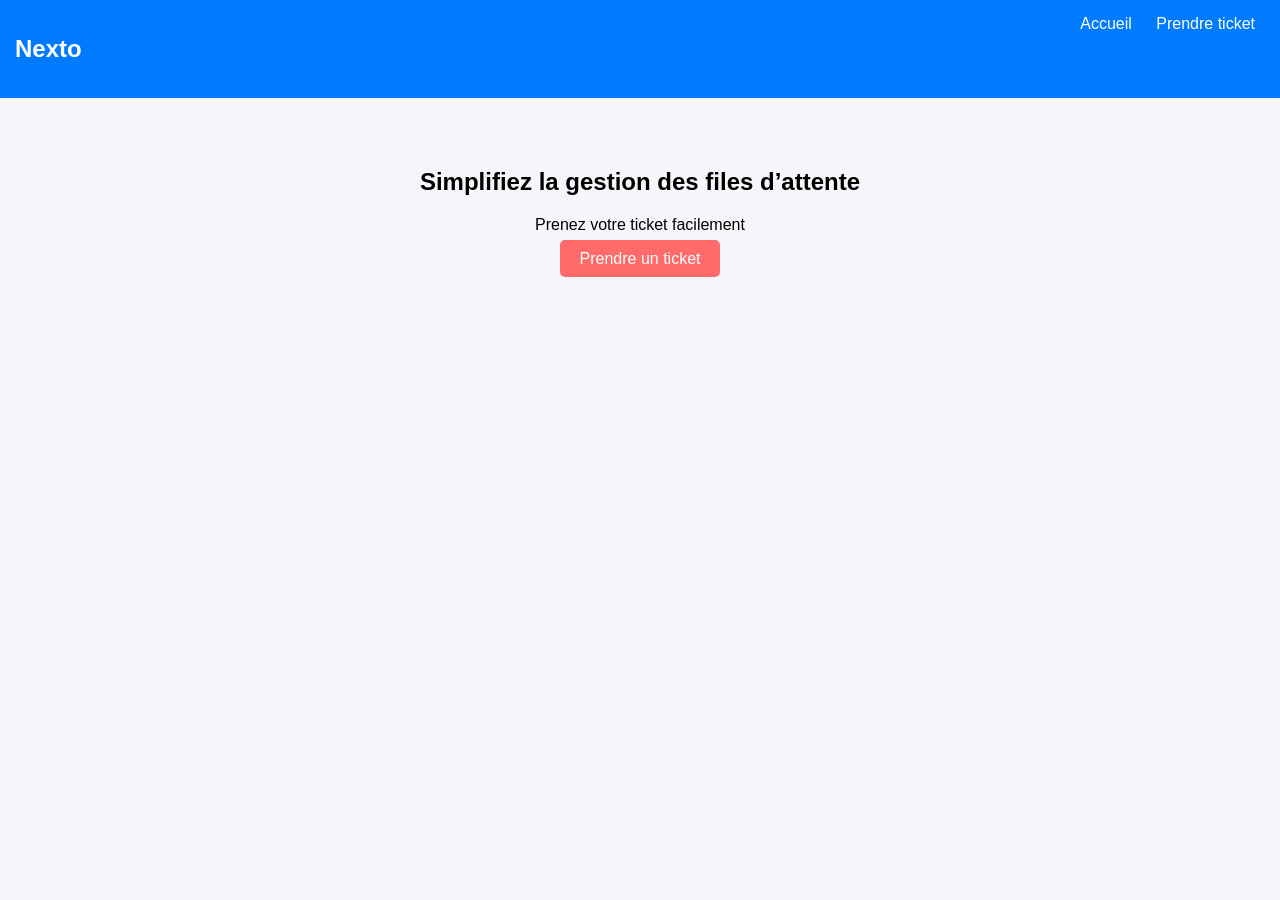
==== index.html @ 691c5b58 "# Please enter the commit message for your changes. Lines starting # with '#' will be ignored, and a" ====
<!DOCTYPE html>
<html lang="fr">
<head>
  <meta charset="UTF-8">
  <title>Nexto</title>
  <link rel="stylesheet" href="style.css">
</head>
<body>

<header>
  <h2>Nexto</h2>
  <nav>
    <a href="index.html">Accueil</a>
    <a href="ticket.html">Prendre ticket</a>
  </nav>
</header>

<section class="hero">
  <h1>Simplifiez la gestion des files d’attente</h1>
  <p>Prenez votre ticket facilement</p>
  <a href="ticket.html" class="btn">Prendre un ticket</a>
</section>

</body>
</html>
---- style.css ----
body {
  font-family: Arial;
  margin: 0;
  background: #f4f6f9;
}

header {
  background: #007bff;
  color: white;
  padding: 15px;
  display: flex;
  justify-content: space-between;
}

nav a {
  color: white;
  margin: 10px;
  text-decoration: none;
}

.hero {
  text-align: center;
  padding: 50px;
}

.btn {
  background: #ff6b6b;
  color: white;
  padding: 10px 20px;
  text-decoration: none;
  border-radius: 5px;
}

.cards {
  display: flex;
  justify-content: center;
  gap: 20px;
}

.card {
  background: white;
  padding: 20px;
  border-radius: 10px;
  text-decoration: none;
  color: black;
  box-shadow: 0 0 5px rgba(0,0,0,0.1);
}

.ticket-box {
  background: white;
  padding: 30px;
  margin: 20px auto;
  width: 200px;
  border-radius: 10px;
  box-shadow: 0 0 5px rgba(0,0,0,0.2);
} 
table {
  margin: auto;
  border-collapse: collapse;
}

td, th {
  border: 1px solid #ddd;
  padding: 10px;
}
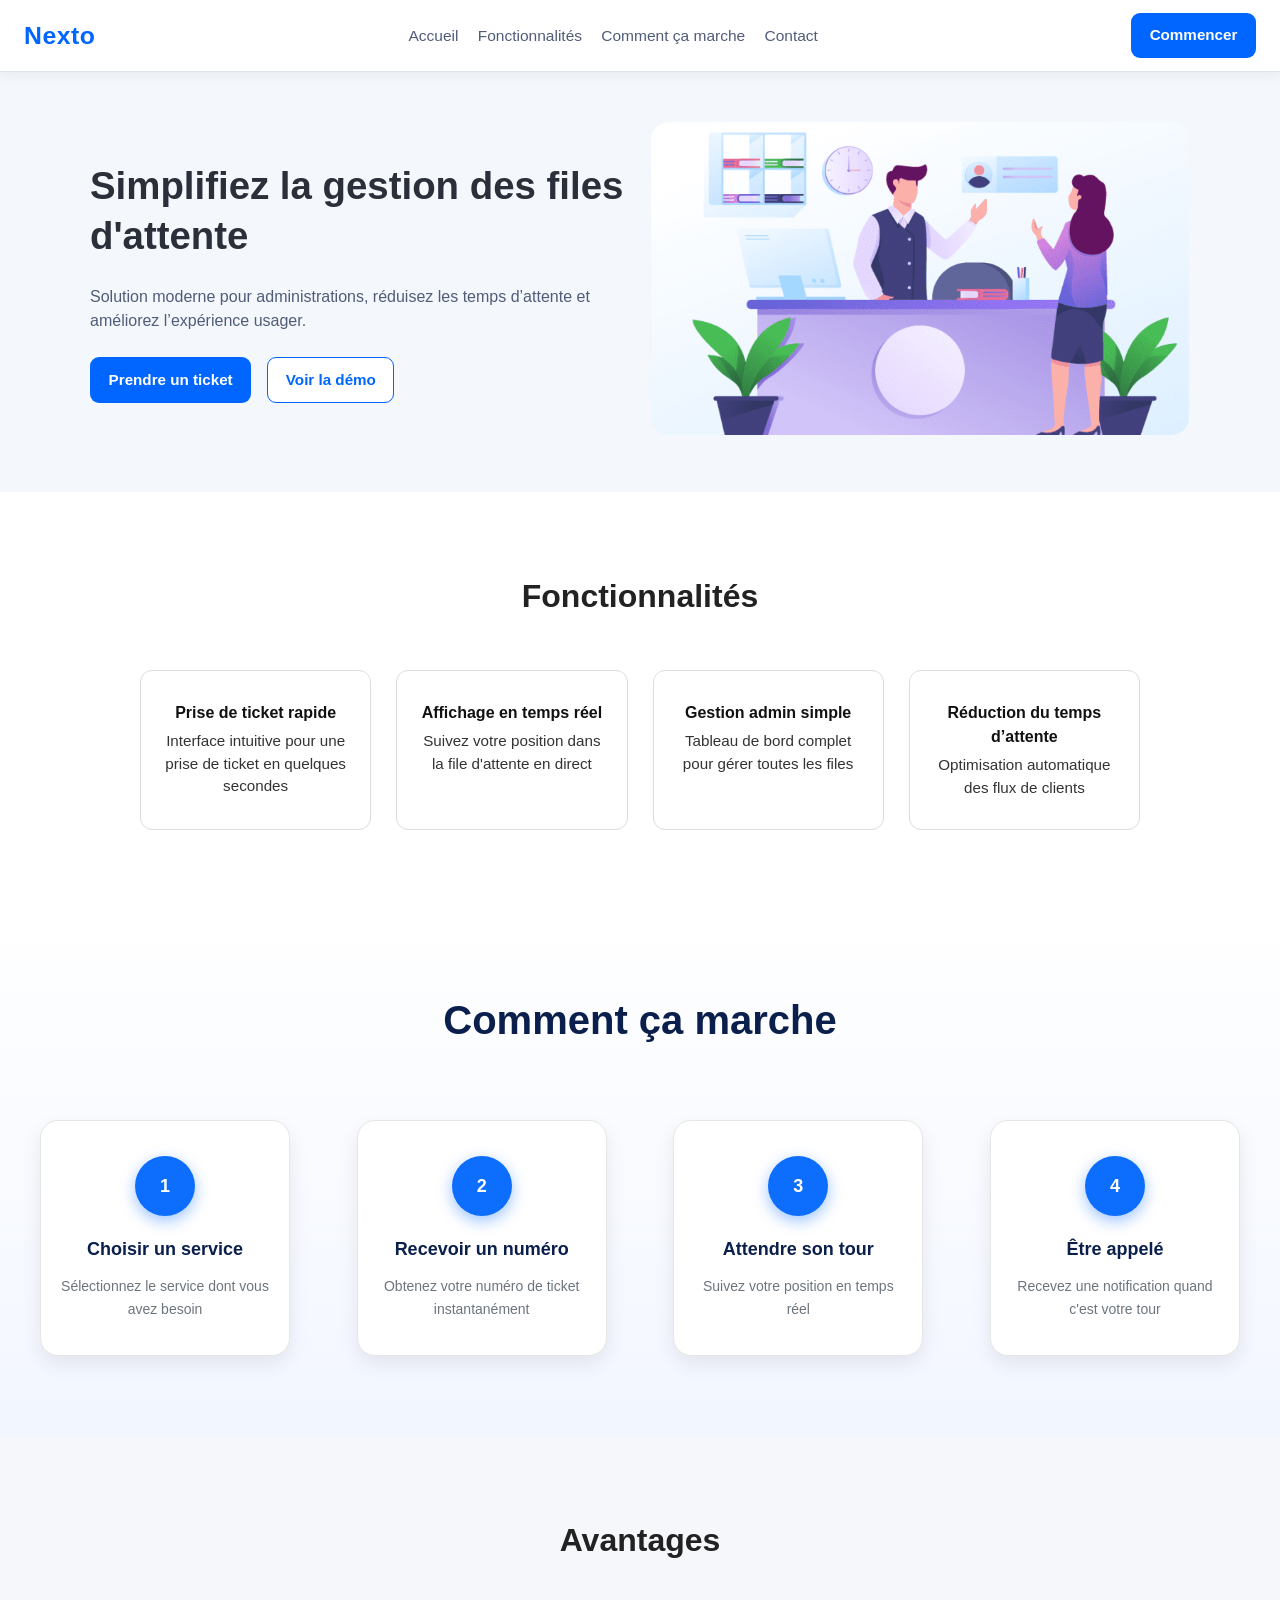
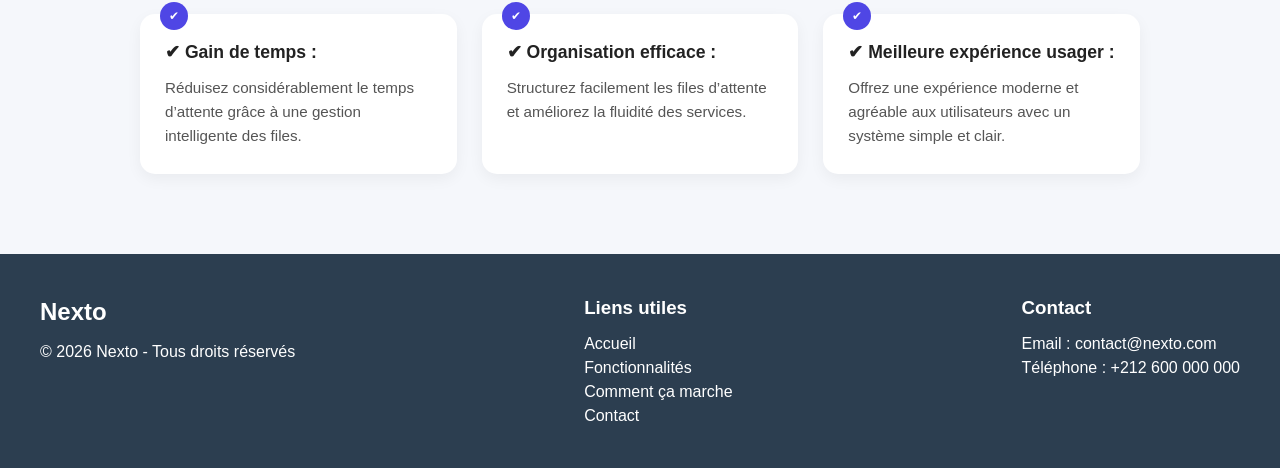
==== commit ae8609ae: "# Please enter the commit message for your changes. Lines starting # with '#' will be ignored, and a" ====
--- a/index.html
+++ b/index.html
@@ -2,24 +2,150 @@
 <html lang="fr">
 <head>
   <meta charset="UTF-8">
-  <title>Nexto</title>
+  <title>Nexto - Landing Page</title>
   <link rel="stylesheet" href="style.css">
+  <link rel ="icon"href="hero.png">
 </head>
+
 <body>
 
-<header>
-  <h2>Nexto</h2>
-  <nav>
-    <a href="index.html">Accueil</a>
-    <a href="ticket.html">Prendre ticket</a>
-  </nav>
-</header>
+<!-- NAVBAR -->
+<nav class="navbar">
+  <h2 class="logo">Nexto</h2>
+  <div class="nav-links">
+    <a href="#">Accueil</a>
+    <a href="#features">Fonctionnalités</a>
+    <a href="#how">Comment ça marche</a>
+    <a href="#contact">Contact</a>
+  </div>
+  <a href="#start" class="btn nav-btn">Commencer</a>
+</nav>
 
-<section class="hero">
-  <h1>Simplifiez la gestion des files d’attente</h1>
-  <p>Prenez votre ticket facilement</p>
-  <a href="ticket.html" class="btn">Prendre un ticket</a>
+<section class="hero-section">
+  <div class="hero-content">
+  <h1>Simplifiez la gestion des files d'attente</h1>
+  <p>Solution moderne pour administrations, réduisez les temps d’attente et améliorez l’expérience usager.</p>
+  <div class="btn-group">
+    <a href="#" class="btn">Prendre un ticket</a>
+    <a href="#" class="btn btn-outline">Voir la démo</a>
+  </div>
+</div>
+
+  <div class="hero-image">
+    <img src="img/bnr.webp" alt="Illustration Nexto">
+  </div>
 </section>
 
-</body>
-</html>+<!-- FEATURES -->
+<section id="features" class="features">
+  <h2>Fonctionnalités</h2>
+  <div class="features-grid">
+    <div class="feature-card">
+      <h3>Prise de ticket rapide</h3>
+      <p>Interface intuitive pour une prise 
+de ticket en quelques secondes</p>
+      
+    </div>
+    <div class="feature-card">
+      <h3>Affichage en temps réel</h3>
+      <p>Suivez votre position dans la file
+ d'attente en direct</p>
+    </div>
+    <div class="feature-card">
+      <h3>Gestion admin simple</h3>
+      <p>Tableau de bord complet pour
+ gérer toutes les files</p>
+    </div>
+    <div class="feature-card">
+      <h3>Réduction du temps d’attente</h3>
+      <p>Optimisation automatique
+ des flux de clients</p>
+    </div>
+    
+  </div>
+</section>
+
+<section id="how" class="comment2">
+  <h2>Comment ça marche</h2>
+
+  <div class="steps2">
+
+    <div class="step2">
+      <div class="circle2">1</div>
+      <h3>Choisir un service</h3>
+      <p>Sélectionnez le service dont vous avez besoin</p>
+    </div>
+
+    <div class="step2">
+      <div class="circle2">2</div>
+      <h3>Recevoir un numéro</h3>
+      <p>Obtenez votre numéro de ticket instantanément</p>
+    </div>
+
+    <div class="step2">
+      <div class="circle2">3</div>
+      <h3>Attendre son tour</h3>
+      <p>Suivez votre position en temps réel</p>
+    </div>
+
+    <div class="step2">
+      <div class="circle2">4</div>
+      <h3>Être appelé</h3>
+      <p>Recevez une notification quand c'est votre tour</p>
+    </div>
+
+  </div>
+</section>
+
+<!-- ADVANTAGES -->
+<section class="advantages">
+  <h2>Avantages</h2>
+
+  <ul>
+    <li>
+      <strong>✔ Gain de temps :</strong>
+      <p>Réduisez considérablement le temps d’attente grâce à une gestion intelligente des files.</p>
+    </li>
+
+    <li>
+      <strong>✔ Organisation efficace :</strong>
+      <p>Structurez facilement les files d’attente et améliorez la fluidité des services.</p>
+    </li>
+
+    <li>
+      <strong>✔ Meilleure expérience usager :</strong>
+      <p>Offrez une expérience moderne et agréable aux utilisateurs avec un système simple et clair.</p>
+    </li>
+  </ul>
+
+</section>
+
+
+<!-- CTA FOOTER -->
+<footer id="contact" class="footer">
+
+  <!-- Logo -->
+  <div class="footer-logo">
+    <h2>Nexto</h2>
+        <p>© 2026 Nexto - Tous droits réservés</p>
+  </div>
+
+
+  <!-- Liens -->
+  <div class="footer-links">
+    <h3>Liens utiles</h3>
+    <ul>
+      <li><a href="#">Accueil</a></li>
+      <li><a href="#features">Fonctionnalités</a></li>
+      <li><a href="#how">Comment ça marche</a></li>
+      <li><a href="#contact">Contact</a></li>
+    </ul>
+  </div>
+
+  <!-- Contact -->
+  <div class="footer-contact">
+    <h3>Contact</h3>
+    <p>Email : contact@nexto.com</p>
+    <p>Téléphone : +212 600 000 000</p>
+  </div>
+</footer>
--- a/style.css
+++ b/style.css
@@ -1,65 +1,544 @@
+﻿/* === style.css - Global styles pour toutes les pages Nexto === */
+:root {
+  --bg: #f4f7fb;
+  --card: #ffffff;
+  --text: #2b2f3a;
+  --subtitle: #505c78;
+  --accent: #0066ff;
+  --accent-soft: rgba(0, 102, 255, 0.12);
+  --border: #dde4ee;
+  --shadow: 0 12px 32px rgba(42, 59, 88, 0.15);
+  --radius: 15px;
+  --maxw: 1200px;
+}
+
+* {
+  margin: 0;
+  padding: 0;
+  box-sizing: border-box;
+}
+
+html, body {
+  width: 100%;
+  min-height: 100%;
+  font-family: Inter, Segoe UI, Roboto, sans-serif;
+  color: var(--text);
+  background: var(--bg);
+  scroll-behavior: smooth;
+}
+
 body {
-  font-family: Arial;
+  line-height: 1.5;
+}
+
+a {
+  color: var(--accent);
+  text-decoration: none;
+}
+
+a:hover {
+  text-decoration: underline;
+}
+
+.container {
+  max-width: 1200px;
+  margin: 0 auto;
+  padding: 0 1.2rem;
+}
+
+.navbar {
+  position: sticky;
+  top: 0;
+  z-index: 100;
+  background: #fff;
+  border-bottom: 1px solid var(--border);
+  box-shadow: 0 4px 12px rgba(0, 0, 0, 0.05);
+  display: flex;
+  align-items: center;
+  justify-content: space-between;
+  padding: 0.8rem 1.5rem;
+}
+
+.logo {
+  color: var(--accent);
+  font-size: 1.55rem;
+  letter-spacing: 0.02em;
+  font-weight: 800;
+}
+
+.nav-links {
+  display: flex;
+  gap: 1.2rem;
+  align-items: center;
+}
+
+.nav-links a {
+  font-size: 0.97rem;
+  color: var(--subtitle);
+  transition: color 0.18s ease;
+}
+
+.nav-links a:hover {
+  color: var(--accent);
+}
+
+.btn {
+  display: inline-flex;
+  align-items: center;
+  justify-content: center;
+  gap: 0.4rem;
+  font-weight: 700;
+  font-size: 0.95rem;
+  padding: 0.65rem 1.1rem;
+  border-radius: 9px;
+  border: 1px solid transparent;
+  background: var(--accent);
+  color: #fff;
+  cursor: pointer;
+  transition: all 0.2s ease;
+  text-align: center;
+  text-decoration: none;
+}
+
+.btn:hover {
+  transform: translateY(-1px);
+  box-shadow: 0 10px 20px rgba(0, 102, 255, 0.2);
+}
+
+.btn-outline {
+  color: var(--accent);
+  background: #fff;
+  border-color: var(--accent);
+}
+
+.hero-section {
+display: flex;
+align-items: center; /* Centre verticalement le texte et l'image */
+justify-content: space-between;
+padding: 50px;
+gap: 20px; /* Espace entre le texte et l'image */
+max-width: 1200px;
+margin: 0 auto;
+
+}
+
+.hero-content {
+  flex: 1;
+  display: flex;
+  flex-direction: column;
+  justify-content: center; /* centre verticalement par rapport à l'image */
+  gap: 1.5rem; /* espace uniforme entre titre, paragraphe et boutons */
+}
+
+.hero-content h1 {
+  font-size: 2.4rem;
+  line-height: 1.3;
+  margin: 0; /* le gap gère l'espace maintenant */
+}
+
+.hero-content p {
+  font-size: 1rem;
   margin: 0;
-  background: #f4f6f9;
-}
-
-header {
-  background: #007bff;
+  color: var(--subtitle);
+}
+
+.hero-content .btn-group {
+  display: flex;
+  gap: 1rem; /* espace entre les boutons */
+  flex-wrap: wrap; /* si sur mobile, les boutons passent en ligne suivante */
+}
+
+.hero-image {
+flex: 1; /* Prend l'autre 50% */
+text-align: right; /* Aligne l'image vers la droite */
+}
+
+.hero-image img {
+max-width: 100%; /* L'image ne dépasse pas son conteneur */
+height: auto;
+border-radius: 20px;
+}
+
+/* Optionnel : Rendre le design responsive pour mobile */
+@media (max-width: 768px) {
+.hero-section {
+flex-direction: column; /* Empile les éléments sur mobile */
+text-align: center;
+}
+
+.hero-image {
+text-align: center;
+margin-top: 20px;
+}
+}
+
+
+
+/* SECTION FEATURES */
+.features {
+  padding: 80px 20px;
+  background: #ffffff;
+  text-align: center;
+}
+
+/* TITRE */
+.features h2 {
+  font-size: 2rem;
+  margin-bottom: 50px;
+  font-weight: 600;
+  color: #222;
+}
+
+/* GRID */
+.features-grid {
+  display: grid;
+  grid-template-columns: repeat(auto-fit, minmax(220px, 1fr));
+  gap: 25px;
+  max-width: 1000px;
+  margin: 0 auto;
+}
+
+/* CARD */
+.feature-card {
+  background: #ffffff;
+  padding: 30px 20px;
+  border-radius: 12px;
+  border: 1px solid #ddd;
+  transition: all 0.3s ease;
+  cursor: pointer;
+}
+
+/* HOVER EFFECT */
+.feature-card:hover {
+  transform: translateY(-8px);
+  box-shadow: 0 10px 25px rgba(0, 0, 0, 0.1);
+}
+
+/* IMAGE (CERCLE) */
+.feature-card img {
+  width: 60px;
+  height: 60px;
+  object-fit: contain;
+  border: 2px solid #333;
+  border-radius: 50%;
+  padding: 10px;
+  margin-bottom: 15px;
+}
+
+/* TEXTE */
+.feature-card p {
+  font-size: 0.95rem;
+  color: #333;
+  font-weight: 500;
+}
+.feature-card h3 {
+  font-size: 1rem;
+  margin-bottom: 5px;
+  color: #111;
+}
+
+
+
+/* SECTION */
+.how {
+  padding: 80px 20px;
+  background: #f8f9fb;
+  text-align: center;
+}
+
+.how h2 {
+  font-size: 28px;
+  margin-bottom: 50px;
+  font-weight: 600;
+  color: #f4f7fb;
+}
+
+.comment2 {
+  background: linear-gradient(to bottom, #ffffff, #f2f6ff);
+  padding: 80px 40px;
+  text-align: center;
+  font-family: Arial, sans-serif;
+}
+
+.comment2 h2 {
+  font-size: 40px;
+  font-weight: bold;
+  margin-bottom: 70px;
+  color: #0b1f4d;
+}
+
+/* Container */
+.steps2 {
+  display: flex;
+  justify-content: space-between;
+  align-items: stretch;
+  gap: 25px;
+  flex-wrap: nowrap;
+}
+
+/* Card step */
+.step2 {
+    flex: 1;
+    max-width: 250px;
+  background: white;
+  width: 230px;
+  padding: 35px 20px;
+  border-radius: 18px;
+  box-shadow: 0px 8px 20px rgba(0, 0, 0, 0.08);
+  position: relative;
+  transition: 0.3s;
+  border: 1px solid #e6e6e6;
+}
+
+.step2:hover {
+  transform: translateY(-10px);
+  border: 1px solid #0d6efd;
+}
+
+/* Circle number */
+.circle2 {
+  width: 60px;
+  height: 60px;
+  background: #0d6efd;
   color: white;
-  padding: 15px;
+  font-size: 18px;
+  font-weight: bold;
+  border-radius: 50%;
+  margin: 0 auto 20px auto;
+
+  display: flex;
+  justify-content: center;
+  align-items: center;
+
+  box-shadow: 0px 5px 15px rgba(13, 110, 253, 0.4);
+}
+
+/* Title */
+.step2 h3 {
+  font-size: 18px;
+  font-weight: bold;
+  margin-bottom: 12px;
+  color: #0b1f4d;
+}
+
+/* Text */
+.step2 p {
+  font-size: 14px;
+  color: #6c757d;
+  line-height: 1.6;
+}
+
+/* Responsive */
+@media (max-width: 900px) {
+  .comment2 h2 {
+    font-size: 30px;
+  }
+
+  .step2 {
+    width: 100%;
+    max-width: 320px;
+  }
+}
+
+/* SECTION AVANTAGES */
+/* SECTION */
+.advantages {
+  background: #f5f7fb;
+  padding: 80px 20px;
+  text-align: center;
+}
+
+.advantages h2 {
+  font-size: 2rem;
+  margin-bottom: 50px;
+  color: #222;
+}
+
+/* LIST */
+.advantages ul {
+  display: grid;
+  grid-template-columns: repeat(auto-fit, minmax(250px, 1fr));
+  gap: 25px;
+  max-width: 1000px;
+  margin: auto;
+  padding: 0;
+  list-style: none;
+}
+
+/* CARD */
+.advantages li {
+  background: #fff;
+  padding: 25px;
+  border-radius: 15px;
+  text-align: left;
+  box-shadow: 0 5px 15px rgba(0,0,0,0.05);
+  transition: 0.3s;
+  position: relative;
+}
+
+/* HOVER */
+.advantages li:hover {
+  transform: translateY(-8px);
+  box-shadow: 0 10px 25px rgba(0,0,0,0.1);
+}
+
+/* ICON CIRCLE */
+.advantages li::before {
+  content: "✔";
+  position: absolute;
+  top: -12px;
+  left: 20px;
+  background: #4f46e5;
+  color: #fff;
+  font-size: 12px;
+  width: 28px;
+  height: 28px;
+  display: flex;
+  align-items: center;
+  justify-content: center;
+  border-radius: 50%;
+}
+
+/* TITLE */
+.advantages li strong {
+  display: block;
+  font-size: 1.1rem;
+  color: #222;
+  margin-bottom: 10px;
+}
+
+/* TEXT */
+.advantages li p {
+  margin: 0;
+  color: #555;
+  font-size: 0.95rem;
+  line-height: 1.6;
+}
+
+.footer {
   display: flex;
   justify-content: space-between;
-}
-
-nav a {
+  flex-wrap: wrap;
+  padding: 40px;
+  background-color: #2c3e50;
   color: white;
-  margin: 10px;
+}
+
+.footer h2, .footer h3 {
+  margin-bottom: 10px;
+}
+
+.footer ul {
+  list-style: none;
+}
+
+.footer a {
+  color: white;
   text-decoration: none;
 }
 
-.hero {
+.footer a:hover {
+  text-decoration: underline;
+}
+
+.footer-copy {
+  width: 100%;
+  margin-top: 20px;
   text-align: center;
-  padding: 50px;
-}
-
-.btn {
-  background: #ff6b6b;
-  color: white;
-  padding: 10px 20px;
-  text-decoration: none;
-  border-radius: 5px;
-}
-
-.cards {
-  display: flex;
-  justify-content: center;
-  gap: 20px;
-}
-
-.card {
-  background: white;
-  padding: 20px;
-  border-radius: 10px;
-  text-decoration: none;
-  color: black;
-  box-shadow: 0 0 5px rgba(0,0,0,0.1);
-}
-
-.ticket-box {
-  background: white;
-  padding: 30px;
-  margin: 20px auto;
-  width: 200px;
-  border-radius: 10px;
-  box-shadow: 0 0 5px rgba(0,0,0,0.2);
-} 
+  border-top: 1px solid #555;
+  padding-top: 10px;
+}
+
+/* Formulaire et pages secondaires */
+.page-card {
+  background: var(--card);
+  border: 1px solid var(--border);
+  box-shadow: var(--shadow);
+  border-radius: var(--radius);
+  padding: 1.25rem;
+  margin: 1rem auto;
+  max-width: 760px;
+}
+
+.input-group {
+  display: grid;
+  gap: 0.7rem;
+  margin: 0.6rem 0;
+}
+
+input, select, textarea {
+  border: 1px solid var(--border);
+  border-radius: 9px;
+  padding: 0.7rem 0.8rem;
+  width: 100%;
+  background: #fff;
+  font-size: 0.96rem;
+}
+
+input:focus, select:focus, textarea:focus {
+  outline: 2px solid rgba(0, 102, 255, 0.24);
+  outline-offset: 2px;
+  border-color: var(--accent);
+}
+
 table {
-  margin: auto;
+  width: 100%;
   border-collapse: collapse;
-}
-
-td, th {
-  border: 1px solid #ddd;
-  padding: 10px;
-}+  margin: 1rem 0;
+}
+
+th, td {
+  border: 1px solid var(--border);
+  padding: 0.85rem 0.75rem;
+  text-align: left;
+}
+
+th {
+  background: #f5f8fd;
+  font-weight: 700;
+  color: #203057;
+}
+
+td {
+  background: #fff;
+}
+
+.status-pill {
+  display: inline-flex;
+  padding: 0.25rem 0.55rem;
+  border-radius: 999px;
+  font-size: 0.82rem;
+  font-weight: 700;
+}
+
+.status-pending { color: #3159c6; background: #e7eeff; }
+.status-active { color: #117a31; background: #ddf6df; }
+.status-error { color: #d42f21; background: #fee3e2; }
+
+/* Responsive */
+@media (max-width: 960px) {
+  .navbar {
+    padding: 0.7rem 1rem;
+  }
+  .hero-section {
+    padding: 3.5rem 1rem 2rem;
+  }
+  .hero-image {
+    margin-top: 1.2rem;
+  }
+}
+
+@media (max-width: 720px) {
+  .nav-links {
+    display: none;
+  }
+  .hero-section h1 {
+    font-size: 2rem;
+  }
+  .feature-card {
+    padding: 1rem;
+  }
+  .advantages ul, .steps {
+    grid-template-columns: 1fr;
+  }
+}
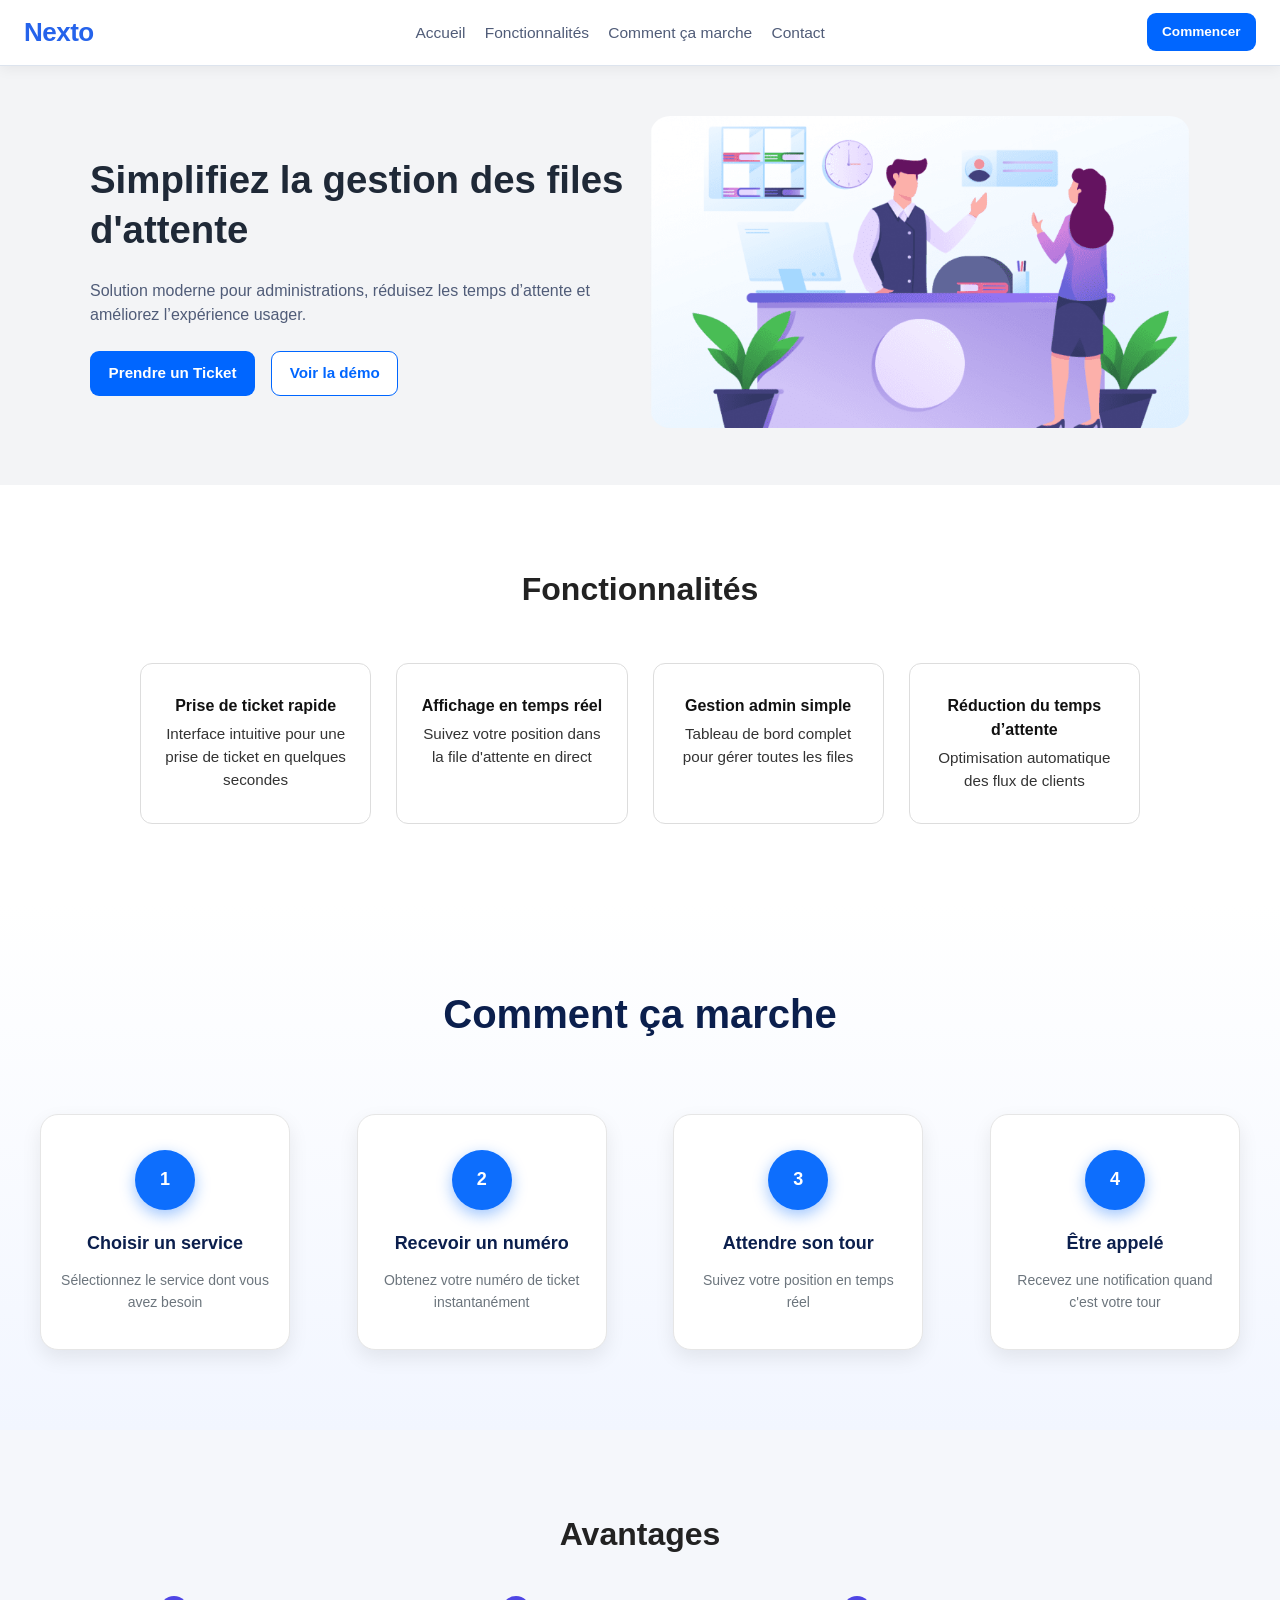
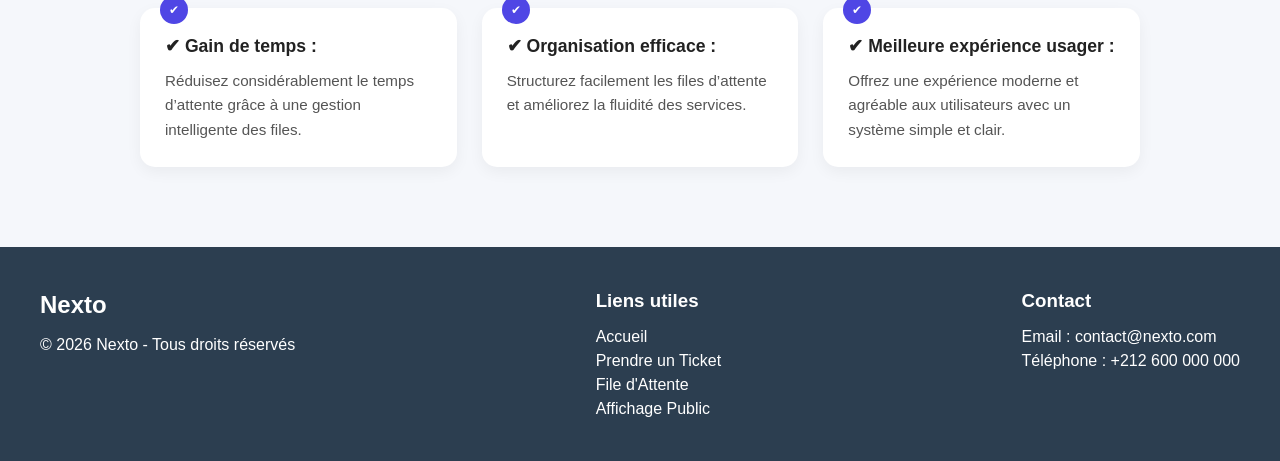
==== commit 035324b4: "# Please enter the commit message for your changes. Lines starting # with '#' will be ignored, and a" ====
--- a/index.html
+++ b/index.html
@@ -18,7 +18,7 @@
     <a href="#how">Comment ça marche</a>
     <a href="#contact">Contact</a>
   </div>
-  <a href="#start" class="btn nav-btn">Commencer</a>
+  <a href="ticket.html" class="btn btn-primary btn-sm">Commencer</a>
 </nav>
 
 <section class="hero-section">
@@ -26,7 +26,7 @@
   <h1>Simplifiez la gestion des files d'attente</h1>
   <p>Solution moderne pour administrations, réduisez les temps d’attente et améliorez l’expérience usager.</p>
   <div class="btn-group">
-    <a href="#" class="btn">Prendre un ticket</a>
+    <a href="ticket.html" class="btn btn-primary btn-lg">Prendre un Ticket</a>
     <a href="#" class="btn btn-outline">Voir la démo</a>
   </div>
 </div>
@@ -135,10 +135,10 @@
   <div class="footer-links">
     <h3>Liens utiles</h3>
     <ul>
-      <li><a href="#">Accueil</a></li>
-      <li><a href="#features">Fonctionnalités</a></li>
-      <li><a href="#how">Comment ça marche</a></li>
-      <li><a href="#contact">Contact</a></li>
+    <li><a href="index.html">Accueil</a></li>
+    <li><a href="ticket.html">Prendre un Ticket</a></li>
+    <li><a href="waiting.html">File d'Attente</a></li>
+    <li><a href="display.html">Affichage Public</a></li>
     </ul>
   </div>
 
--- a/style.css
+++ b/style.css
@@ -542,3 +542,392 @@
     grid-template-columns: 1fr;
   }
 }
+/* HEADER */
+.header {
+  background: #2b2f3a;
+  padding: 15px 30px;
+  color: white;
+}
+
+.logo {
+  margin: 0;
+}
+
+/* SECTION */
+.ticket-section {
+  text-align: center;
+  padding: 60px 20px;
+}
+
+.ticket-section h1 {
+  font-size: 2rem;
+  margin-bottom: 10px;
+}
+
+.ticket-section p {
+  margin-bottom: 30px;
+  color: #555;
+}
+
+/* SERVICES */
+.services {
+  display: grid;
+  grid-template-columns: repeat(auto-fit, minmax(220px, 1fr));
+  gap: 20px;
+  max-width: 800px;
+  margin: 0 auto 30px;
+}
+
+.service-card {
+  background: white;
+  padding: 20px;
+  border-radius: 12px;
+  cursor: pointer;
+  transition: 0.3s;
+  border: 1px solid #eee;
+}
+
+.service-card:hover {
+  transform: translateY(-6px);
+  box-shadow: var(--shadow);
+}
+
+/* ===== PAGES INTERNES ===== */
+.page-interne {
+  background: var(--bg);
+}
+
+/* HEADER INTERNE */
+.header-inner {
+  display: flex;
+  align-items: center;
+  justify-content: space-between;
+  padding: 0.8rem 0;
+}
+
+.logo {
+  display: flex;
+  align-items: center;
+  gap: 8px;
+  font-weight: 800;
+  font-size: 1.4rem;
+  color: var(--accent);
+}
+
+.logo-icon {
+  background: var(--accent-soft);
+  color: var(--accent);
+  padding: 5px 10px;
+  border-radius: 8px;
+}
+
+/* NAV */
+header nav {
+  display: flex;
+  gap: 1rem;
+  align-items: center;
+}
+
+header nav a {
+  color: var(--subtitle);
+  font-size: 0.95rem;
+}
+
+header nav a:hover {
+  color: var(--accent);
+}
+
+/* CONTAINERS */
+.container-sm {
+  max-width: 700px;
+  margin: 0 auto;
+  padding: 0 1rem;
+}
+
+/* CARD */
+.card {
+  background: var(--card);
+  padding: 25px;
+  border-radius: var(--radius);
+  border: 1px solid var(--border);
+  box-shadow: var(--shadow);
+}
+
+/* TEXT */
+.text-center {
+  text-align: center;
+}
+
+/* GRID SERVICES */
+.service-grid {
+  display: grid;
+  grid-template-columns: repeat(auto-fit, minmax(230px, 1fr));
+  gap: 25px;
+  margin-top: 30px;
+}
+
+/* SERVICE CARD */
+.service-card {
+  background: var(--card);
+  padding: 25px;
+  border-radius: var(--radius);
+  border: 1px solid var(--border);
+  text-align: center;
+  transition: all 0.25s ease;
+  box-shadow: 0 8px 20px rgba(0,0,0,0.05);
+}
+
+.service-card:hover {
+  transform: translateY(-6px);
+  box-shadow: var(--shadow);
+}
+
+/* ICON */
+.service-icon {
+  font-size: 32px;
+  margin-bottom: 12px;
+}
+
+/* TITLE */
+.service-card h3 {
+  font-size: 1.05rem;
+  margin-bottom: 8px;
+}
+
+/* TEXT */
+.service-card p {
+  font-size: 0.9rem;
+  color: var(--subtitle);
+  margin-bottom: 15px;
+}
+
+/* BUTTONS */
+.btn-sm {
+  font-size: 0.85rem;
+  padding: 0.5rem 0.9rem;
+}
+
+.btn-block {
+  width: 100%;
+}
+
+/* INFO CARD */
+.card p {
+  margin: 0;
+}
+
+/* RESPONSIVE */
+@media (max-width: 768px) {
+  header nav {
+    display: none;
+  }
+}
+
+
+
+
+
+/* Réinitialisation */
+* {
+    box-sizing: border-box;
+    margin: 0;
+    padding: 0;
+}
+
+body {
+    font-family: 'Inter', sans-serif;
+    background-color: #f3f4f6; /* Khalfiya rmadia bhal tswira 2 */
+    color: #1f2937;
+    -webkit-font-smoothing: antialiased;
+}
+
+.container {
+    max-width: 900px;
+    margin: 0 auto;
+    padding: 0 20px 40px 20px;
+}
+
+/* Header */
+header {
+    display: flex;
+    justify-content: space-between;
+    align-items: center;
+    padding: 24px 0;
+    border-bottom: 1px solid #e5e7eb;
+    margin-bottom: 40px;
+}
+
+.logo {
+    color: #2563eb; 
+    font-size: 26px;
+    font-weight: 800;
+    letter-spacing: -0.5px;
+}
+
+nav {
+    display: flex;
+    gap: 20px;
+    align-items: center;
+}
+
+nav a {
+    text-decoration: none;
+    color: #4b5563;
+    font-size: 14px;
+    font-weight: 500;
+}
+
+nav a:hover {
+    color: #111827;
+}
+
+.admin-badge {
+    background-color: #2563eb;
+    padding: 5px 10px;
+    border-radius: 4px;
+    color: white;
+    font-size: 12px;
+}
+
+/* Titre principal */
+.hero {
+    text-align: center;
+    margin-bottom: 40px;
+}
+
+.hero h1 {
+    font-size: 32px;
+    font-weight: 700;
+    margin-bottom: 10px;
+    color: #111827;
+}
+
+.hero .subtitle {
+    color: #6b7280;
+    font-size: 15px;
+}
+
+/* Container des cartes (List vertical) */
+.options-list {
+    display: flex;
+    flex-direction: column;
+    gap: 16px;
+    max-width: 700px;
+    margin: 0 auto;
+}
+
+/* Design de la carte (Chkel dyl tswira 1) */
+.option-card {
+    background-color: #ffffff;
+    border: 1px solid #e5e7eb;
+    border-radius: 8px;
+    padding: 16px 24px;
+    display: flex;
+    justify-content: space-between; /* L'icon a gauche, bouton a droite */
+    align-items: center;
+    box-shadow: 0 1px 2px rgba(0, 0, 0, 0.05);
+    transition: all 0.2s;
+}
+
+.option-card:hover {
+    border-color: #d1d5db;
+    box-shadow: 0 4px 6px rgba(0, 0, 0, 0.05);
+}
+
+/* Partie gauche de la carte (Icon + Texte) */
+.card-left {
+    display: flex;
+    align-items: center;
+    gap: 20px;
+}
+
+.icon-box {
+    font-size: 24px;
+    background-color: #f9fafb;
+    border: 1px solid #e5e7eb;
+    width: 50px;
+    height: 50px;
+    display: flex;
+    justify-content: center;
+    align-items: center;
+    border-radius: 8px;
+}
+
+.text-content {
+    display: flex;
+    flex-direction: column;
+}
+
+.option-title {
+    font-size: 16px;
+    font-weight: 600;
+    color: #111827;
+}
+
+.option-desc {
+    font-size: 13px;
+    color: #6b7280;
+    margin-top: 4px;
+}
+
+/* Bouton Prendre un ticket */
+.ticket-btn {
+    background-color: #f3f4f6;
+    border: 1px solid #d1d5db;
+    color: #374151;
+    padding: 10px 16px;
+    border-radius: 6px;
+    font-size: 14px;
+    font-weight: 500;
+    cursor: pointer;
+    transition: background-color 0.2s;
+}
+
+.ticket-btn:hover {
+    background-color: #e5e7eb;
+}
+
+/* Info Box en bas */
+.info-box {
+    background-color: #f9fafb;
+    border: 1px solid #e5e7eb;
+    border-radius: 8px;
+    padding: 16px;
+    display: flex;
+    align-items: center;
+    justify-content: center;
+    gap: 10px;
+    max-width: 700px;
+    margin: 30px auto 0;
+}
+
+.info-text {
+    color: #6b7280;
+    font-size: 13px;
+}
+
+/* Responsive pour téléphone (Mobile) */
+@media (max-width: 600px) {
+    header {
+        flex-direction: column;
+        gap: 15px;
+    }
+    
+    nav {
+        flex-wrap: wrap;
+        justify-content: center;
+    }
+
+    .option-card {
+        flex-direction: column;
+        align-items: flex-start;
+        gap: 20px;
+    }
+
+    .ticket-btn {
+        width: 100%; /* Le bouton prend toute la largeur sur tel */
+    }
+}
+
+
+
